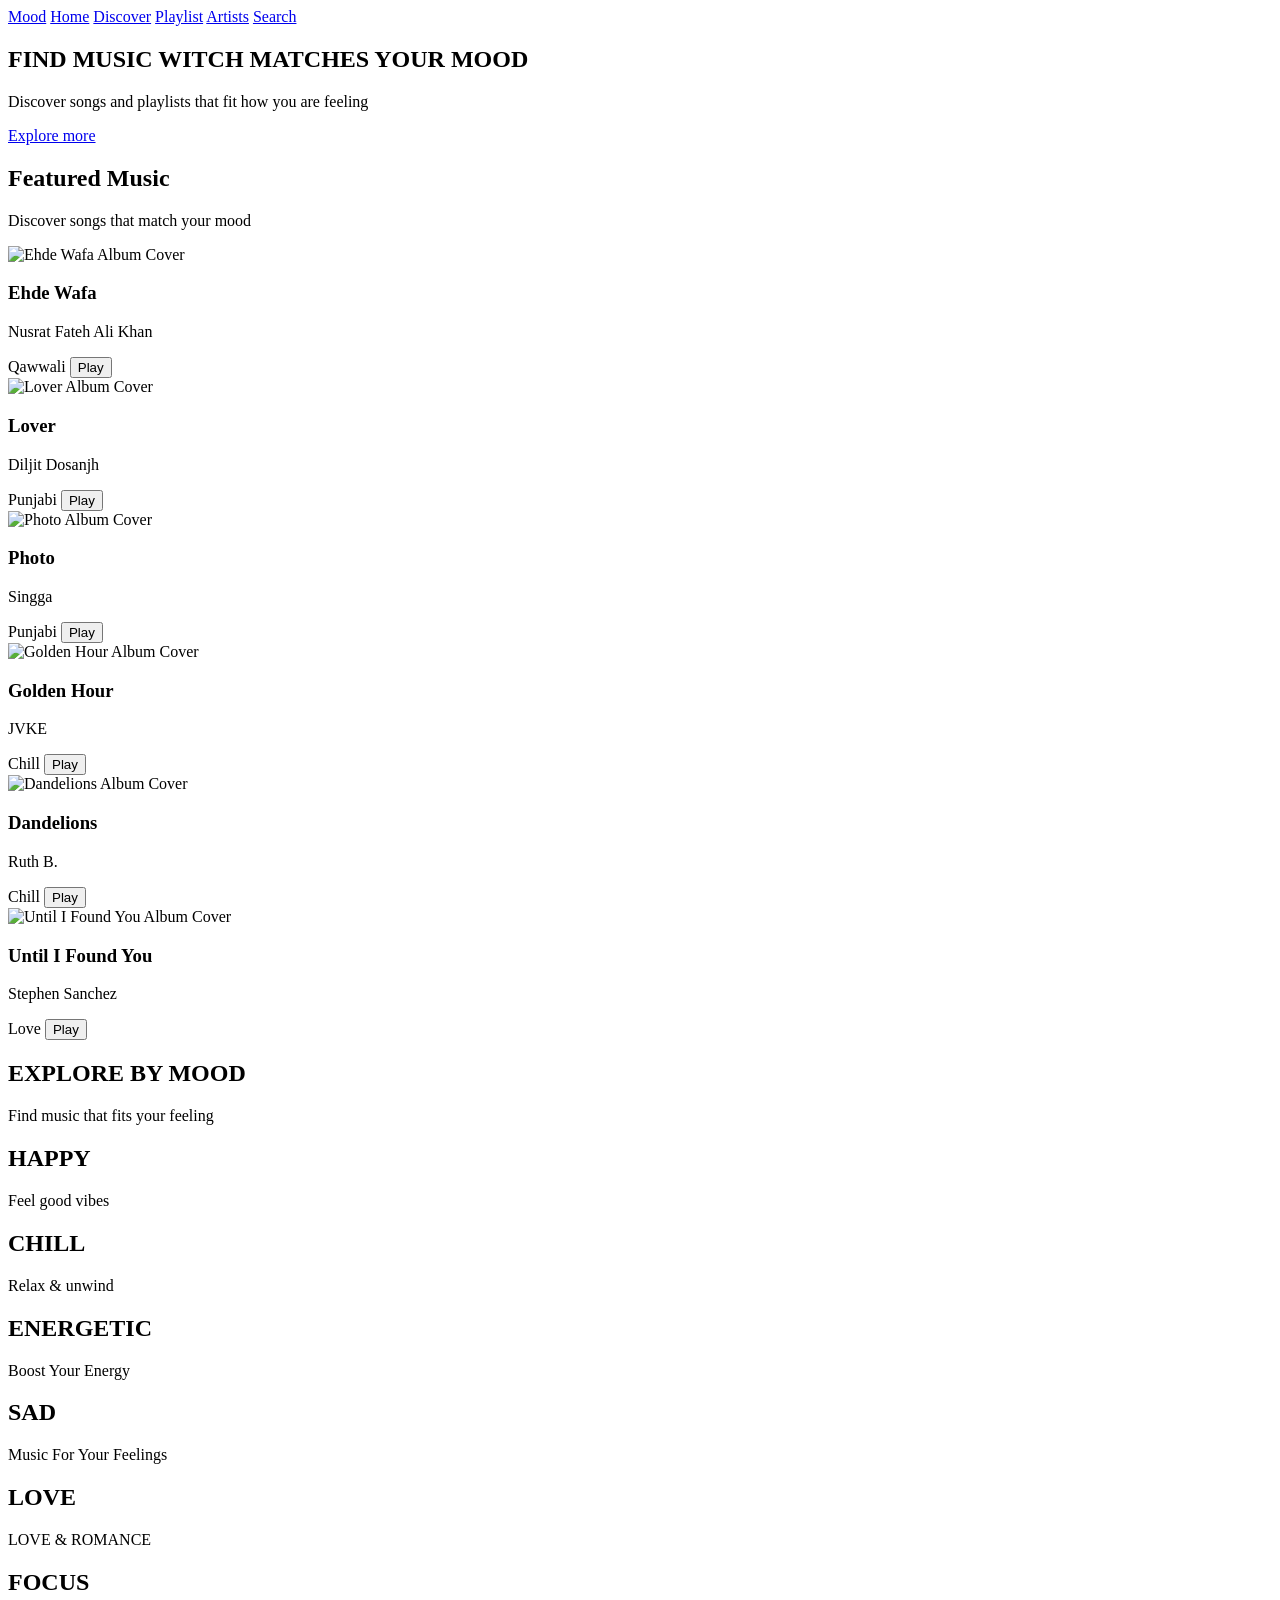
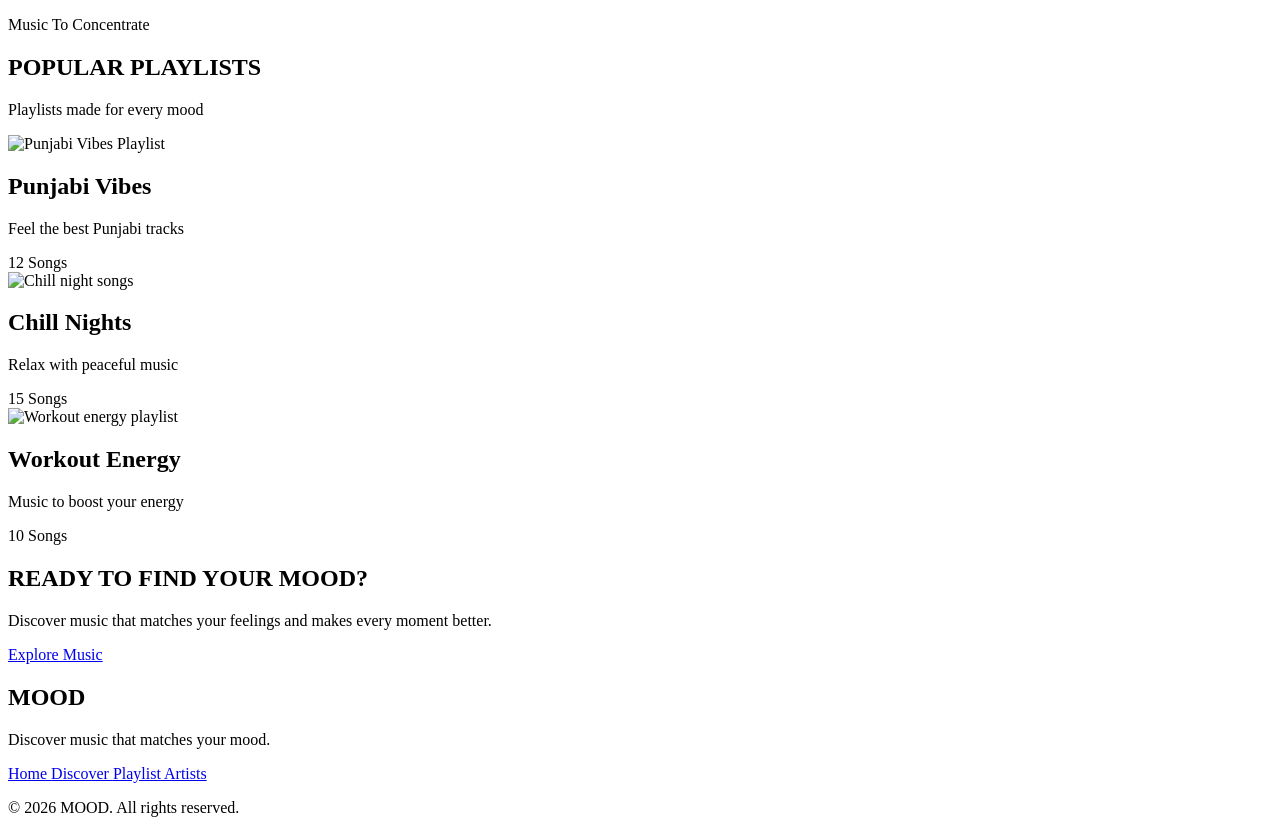
==== index.html @ d37b38c3 "Add files via upload" ====
<!DOCTYPE html>
<html lang="en">
<head>
    <meta charset="UTF-8">
    <meta name="viewport" content="width=device-width, initial-scale=1.0">

    <title>MOOD | Music Discovery</title>

    <link rel="stylesheet" href="src/output.css">
</head>
<body>
<nav class="bg-gray-950 text-white px-6 py-4 border-b border-purple-900">
    <div class="flex items-center justify-between"></div>
    <!-- logo -->
    <div class="flex gap-6">
    <a href="index.html" class="text-2xl font-bold tracking-wide text-purple-400">Mood</a>
    <a href="index.html" class="hover:text-purple-400 transition hover:scale-105 duration-200">Home</a>
    <a href="discover.html" class="hover:text-purple-400 transition hover:scale-105 duration-200">Discover</a>
    <a href="playlist.html" class="hover:text-purple-400 transition hover:scale-105 duration-200">Playlist</a>
    <a href="artists.html" class="hover:text-purple-400 transition hover:scale-105 duration-200">Artists</a>
    <a href="search.html" class="hover:text-purple-400 transition hover:scale-105 duration-200">Search</a>
    </div>
    </div>
    </nav>

<!-- Hero -->
 <section class="bg-gradient-to-br from-gray-950 via-purple-950 to-gray-900 text-white py-24">
    <div class="max-w-7xl max-auto text-center">
    <h1 class="text-5xl font-bold mb-6 md:text-6xl tracking-tight">FIND MUSIC WITCH MATCHES YOUR MOOD</h1>
    <p class="text-gray-300 text-lg md:text-xl max-w-2xl mx-auto mb-8">Discover songs and playlists that fit how you are feeling</p>
    <a href="discover.html" class="inline-block bg-purple-600 px-8 py-3 rounded-full hover:bg-purple-700 transition">Explore more</a>
    </div>
 </section>

 <section class="bg-gray-950 text-white px-6 py-16">

    <!-- Section Heading -->
<div class="text-center mb-10">
    <h2 class="text-4xl font-bold mb-3">Featured Music</h2>

    <p class="text-gray-400">
        Discover songs that match your mood
    </p>
</div>


    <!-- Cards Container -->
    <div class="grid grid-cols-1 sm:grid-cols-2 lg:grid-cols-3 gap-6 max-w-6xl mx-auto">

        <!-- Card 1 -->
       <div class="bg-gray-900 rounded-2xl p-4 shadow-lg hover:-translate-y-2 transition duration-300">
            <img src="./images/nusrat.jpg" alt="Ehde Wafa Album Cover" class="w-full h-56 object-cover rounded-xl">

            <h3 class="text-xl font-bold text-white mt-4">
    Ehde Wafa
</h3>
            <p class="text-gray-400 mt-1">
    Nusrat Fateh Ali Khan
</p>
            <span class="inline-block bg-purple-600 text-white text-sm px-3 py-1 rounded-full mt-3">
    Qawwali
</span>

            <button class="w-full bg-purple-600 text-white py-2 rounded-lg mt-4 hover:bg-purple-700 transition">
    Play
</button>
        </div>


        <!-- Card 2 -->
<div class="bg-gray-900 rounded-2xl p-4 shadow-lg hover:-translate-y-2 transition duration-300">

    <img 
        src="./images/dljit.jpg" 
        alt="Lover Album Cover"
        class="w-full h-56 object-cover rounded-xl"
    >

    <h3 class="text-xl font-bold text-white mt-4">
        Lover
    </h3>

    <p class="text-gray-400 mt-1">
        Diljit Dosanjh
    </p>

    <span class="inline-block bg-purple-600 text-white text-sm px-3 py-1 rounded-full mt-3">
        Punjabi
    </span>

    <button class="w-full bg-purple-600 text-white py-2 rounded-lg mt-4 hover:bg-purple-700 transition">Play
    </button>

</div>

        <!-- Card 3 -->
        
<div class="bg-gray-900 rounded-2xl p-4 shadow-lg hover:-translate-y-2 transition duration-300">
            <img src="./images/singga.jpg" alt="Photo Album Cover" class="w-full h-56 object-cover rounded-xl">

            <h3 class="text-xl font-bold text-white mt-4">Photo</h3>
               <p class="text-gray-400 mt-1">Singga</p>
            <span class="inline-block bg-purple-600 text-white text-sm px-3 py-1 rounded-full mt-3">Punjabi</span>

            <button class="w-full bg-purple-600 text-white py-2 rounded-lg mt-4 hover:bg-purple-700 transition">Play</button>
        </div>


        <!-- Card 4 -->
        
<div class="bg-gray-900 rounded-2xl p-4 shadow-lg hover:-translate-y-2 transition duration-300">
            <img src="./images/song4.jpg" alt="Golden Hour Album Cover" class="w-full h-56 object-cover rounded-xl">

             <h3 class="text-xl font-bold text-white mt-4">Golden Hour</h3>
             <p class="text-gray-400">JVKE</p>
             <span class="inline-block bg-purple-600 text-white text-sm px-3 py-1 rounded-full mt-3">Chill</span>

                       <button class="w-full bg-purple-600 text-white py-2 rounded-lg mt-4 hover:bg-purple-700 transition">Play</button>
        </div>


        <!-- Card 5 -->
        
<div class="bg-gray-900 rounded-2xl p-4 shadow-lg hover:-translate-y-2 transition duration-300">
            <img src="./images/ruth-b.jpg" alt="Dandelions Album Cover" class="w-full h-56 object-cover rounded-xl">

             <h3 class="text-xl font-bold text-white mt-4">Dandelions</h3>
             <p class="text-gray-400">Ruth B.</p>
             <span class="inline-block bg-purple-600 text-white text-sm px-3 py-1 rounded-full mt-3">Chill</span>

            <button class="w-full bg-purple-600 text-white py-2 rounded-lg mt-4 hover:bg-purple-700 transition">Play</button>
        </div>


        <!-- Card 6 -->
       
<div class="bg-gray-900 rounded-2xl p-4 shadow-lg hover:-translate-y-2 transition duration-300">
            <img src="./images/stephen-sanchez.jpg" alt="Until I Found You Album Cover" class="w-full h-56 object-cover rounded-xl">

             <h3 class="text-xl font-bold text-white mt-4">Until I Found You</h3>
             <p class="text-gray-400"></p>Stephen Sanchez</p>
             <span class="inline-block bg-purple-600 text-white text-sm px-3 py-1 rounded-full mt-3">Love</span>

                       <button class="w-full bg-purple-600 text-white py-2 rounded-lg mt-4 hover:bg-purple-700 transition"> Play</button>
        </div>

    </div>

</section>


<section>
    <div class="text-center mb-10 ">
        <h1 class="text-4xl font-bold mb-3">EXPLORE BY MOOD</h1>
        <p class="text-gray-400">Find music that fits your feeling</p>
    </div>
    <div  class="grid grid-cols-1 m:grid-cols-2 lg:grid-cols-3 gap-6 max-w-6xl max-auto">
        <div class="bg-gray-950 rounded-2xl px-6  text-center shadow-lg hover:bg-purple-900 transition duration-300">
            <h2 class="text-2xl font-bold text-purple-400">HAPPY</h2>
            <p  class="text-gray-400 mt-2">Feel good vibes</p>
        </div>
        <div class="bg-gray-950 rounded-2xl text-center shadow-lg hover:bg-purple-900 transition duration-300">
            <h2 class="text-2xl text-purple-400 font-bold">CHILL</h2>
            <p class="text-gray-400 mt-2">Relax & unwind</p>
        </div>
        <div class="bg-gray-950 rounded-2xl px-6  text-center shadow-lg hover:bg-purple-900 transition duration-300">
            <h2 class="text-2xl text-purple-400 font-bold">ENERGETIC</h2>
            <P class="text-gray-400 mt-2">Boost Your Energy</P>
        </div>
        <div class="bg-gray-950 rounded-2xl px-6  text-center shadow-lg hover:bg-purple-900 transition duration-300">
            <h2 class="text-2xl text-purple-400 font-bold">SAD</h2>
            <p class="text-gray-400 mt-2">Music For Your Feelings</p>
        </div>
        <div class="bg-gray-950 rounded-2xl px-6  text-center shadow-lg hover:bg-purple-900 transition duration-300">
            <h2 class="text-2xl text-purple-400 font-bold">LOVE</h2>
            <p class="text-gray-400 mt-2">LOVE & ROMANCE</p>
        </div>
        <div class="bg-gray-950 rounded-2xl px-6  text-center shadow-lg hover:bg-purple-900 transition duration-300">
            <h2 class="text-2xl text-purple-400 font-bold">FOCUS</h2>
            <p class="text-gray-400 mt-2"> <p>Music To Concentrate</p></p>
        </div>
    </div>
</section>


    <!-- section -->
<section class="bg-gray-950 text-white px-6 py-16">
    <!-- section headings -->
<div class="text-center mb-10">

    <h1 class="text-4xl font-bold mb-3">
        POPULAR PLAYLISTS
    </h1>

    <p class="text-gray-400">
        Playlists made for every mood
    </p>

</div>
        <!-- Playlist Cards -->
         <div class="grid grid-cols-1 md:grid-cols-3 gap-6 max-w-6xl mx-auto">
            <!-- Card 1 -->
<div class="bg-gray-900 rounded-2xl p-4 shadow-lg hover:-translate-y-2 transition duration-300">

    <img 
        src="./images/punjabi-vibes.jpg" 
        alt="Punjabi Vibes Playlist"
        class="w-full h-52 object-cover rounded-xl"
    >

    <h2 class="text-2xl font-bold text-white mt-4">
        Punjabi Vibes
    </h2>

    <p class="text-gray-400 mt-2">
        Feel the best Punjabi tracks
    </p>

    <span class="inline-block text-purple-400 text-sm mt-3">
        12 Songs
    </span>

</div>
           
            <!-- card 2 -->
            
<div class="bg-gray-900 rounded-2xl p-4 shadow-lg hover:-translate-y-2 transition duration-300">

    <img 
        src="images/chill-night.jpg" 
        alt="Chill night songs"
        class="w-full h-52 object-cover rounded-xl"
    >

    <h2 class="text-2xl font-bold text-white mt-4">
        Chill Nights
    </h2>

    <p class="text-gray-400 mt-2">
        Relax with peaceful music
    </p>

    <span class="inline-block text-purple-400 text-sm mt-3">
        15 Songs
    </span>

</div>

<!-- card 3 -->

<div class="bg-gray-900 rounded-2xl p-4 shadow-lg hover:-translate-y-2 transition duration-300">

    <img 
        src="images/energy.jpg" 
        alt="Workout energy playlist"
        class="w-full h-52 object-cover rounded-xl"
    >

    <h2 class="text-2xl font-bold text-white mt-4">
        Workout Energy
    </h2>

    <p class="text-gray-400 mt-2">
        Music to boost your energy
    </p>

    <span class="inline-block text-purple-400 text-sm mt-3">
        10 Songs
    </span>

</div>

    </div>
</section>
<section class="bg-gradient-to-r from-purple-900 via-purple-800 to-gray-900 text-white px-6 py-20">

    <div class="max-w-3xl mx-auto text-center">

        <h1 class="text-4xl md:text-5xl font-bold mb-5">
            READY TO FIND YOUR MOOD?
        </h1>

        <p class="text-gray-300 text-lg mb-8">
            Discover music that matches your feelings and makes every moment better.
        </p>

        <a href="discover.html"
           class="inline-block bg-white text-purple-900 font-semibold px-8 py-3 rounded-full hover:bg-purple-100 transition duration-300">
            Explore Music
        </a>

    </div>

</section>

<footer class="bg-gray-950 text-white px-6 py-10 border-t border-purple-900">

    <div class="max-w-6xl mx-auto text-center">

        <!-- Logo -->
        <h2 class="text-2xl font-bold text-purple-400 mb-3">
            MOOD
        </h2>

        <p class="text-gray-400 mb-6">
            Discover music that matches your mood.
        </p>

        <!-- Quick Links -->
        <div class="flex justify-center gap-6 mb-6">

            <a href="index.html" class="text-gray-400 hover:text-purple-400 transition">
                Home
            </a>

            <a href="discover.html" class="text-gray-400 hover:text-purple-400 transition">
                Discover
            </a>

            <a href="playlist.html" class="text-gray-400 hover:text-purple-400 transition">
                Playlist
            </a>

            <a href="artists.html" class="text-gray-400 hover:text-purple-400 transition">
                Artists
            </a>

        </div>

        <!-- Copyright -->
        <p class="text-gray-500 text-sm">
            © 2026 MOOD. All rights reserved.
        </p>

    </div>

</footer>



</body>
</html>
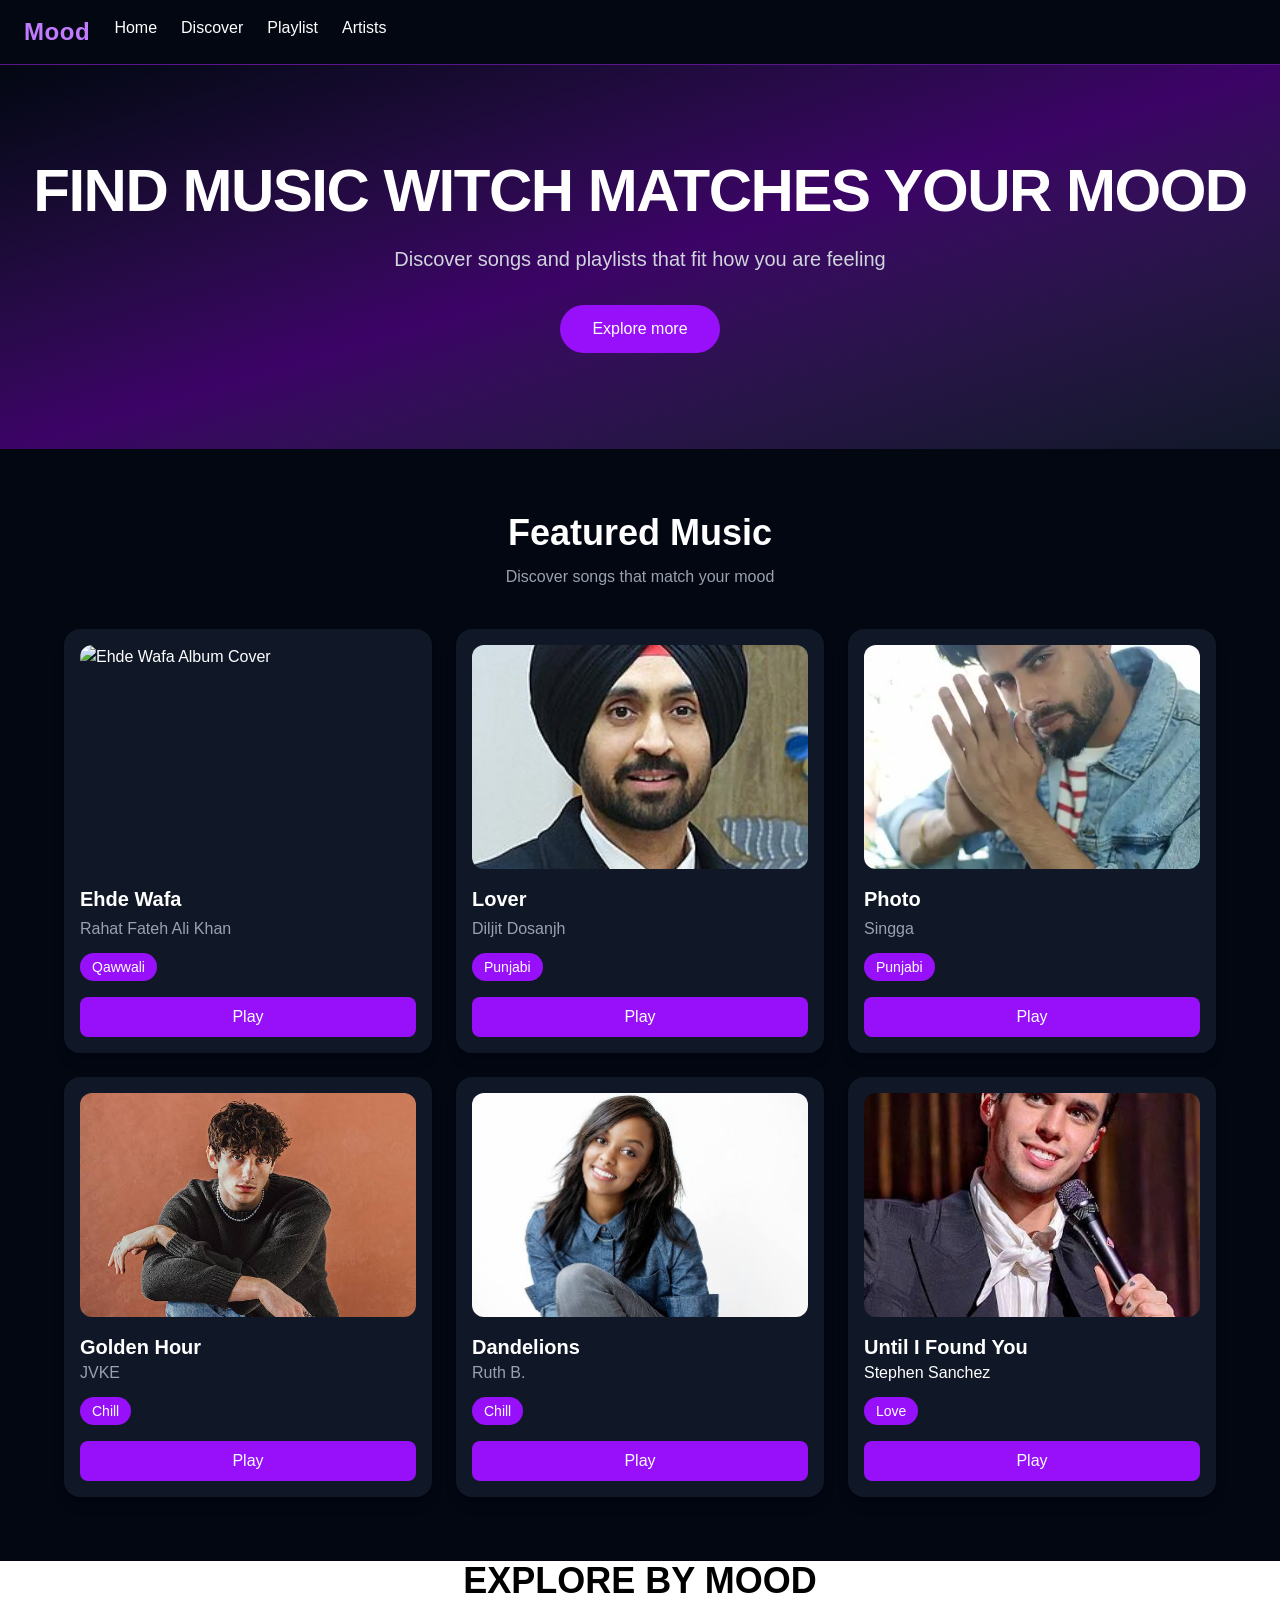
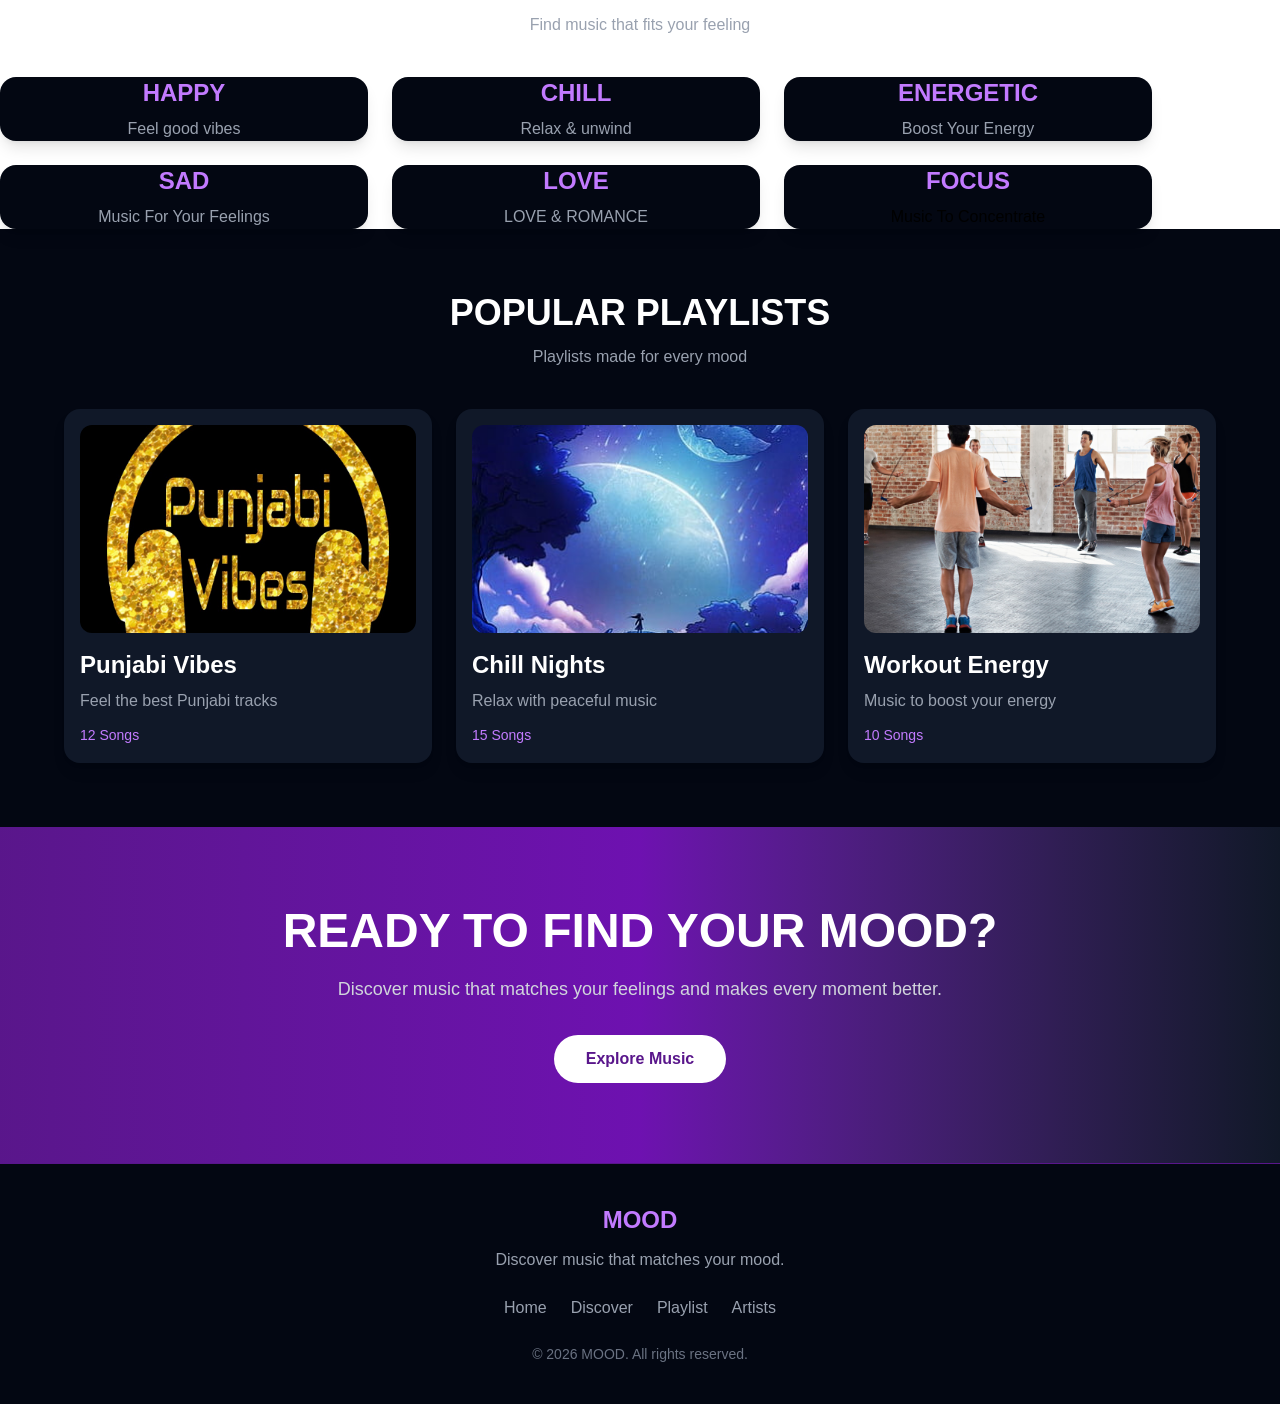
==== commit 867df7ec: "Add files via upload" ====
--- a/index.html
+++ b/index.html
@@ -18,7 +18,6 @@
     <a href="discover.html" class="hover:text-purple-400 transition hover:scale-105 duration-200">Discover</a>
     <a href="playlist.html" class="hover:text-purple-400 transition hover:scale-105 duration-200">Playlist</a>
     <a href="artists.html" class="hover:text-purple-400 transition hover:scale-105 duration-200">Artists</a>
-    <a href="search.html" class="hover:text-purple-400 transition hover:scale-105 duration-200">Search</a>
     </div>
     </div>
     </nav>
@@ -49,13 +48,13 @@
 
         <!-- Card 1 -->
        <div class="bg-gray-900 rounded-2xl p-4 shadow-lg hover:-translate-y-2 transition duration-300">
-            <img src="./images/nusrat.jpg" alt="Ehde Wafa Album Cover" class="w-full h-56 object-cover rounded-xl">
+            <img src="images/rahat.jpg" alt="Ehde Wafa Album Cover" class="w-full h-56 object-cover rounded-xl">
 
             <h3 class="text-xl font-bold text-white mt-4">
     Ehde Wafa
 </h3>
             <p class="text-gray-400 mt-1">
-    Nusrat Fateh Ali Khan
+    Rahat Fateh Ali Khan
 </p>
             <span class="inline-block bg-purple-600 text-white text-sm px-3 py-1 rounded-full mt-3">
     Qawwali
--- a/src/output.css
+++ b/src/output.css
@@ -0,0 +1,824 @@
+/*! tailwindcss v4.3.3 | MIT License | https://tailwindcss.com */
+@layer properties;
+@layer theme, base, components, utilities;
+@layer theme {
+  :root, :host {
+    --font-sans: -apple-system, BlinkMacSystemFont, "Segoe UI", Roboto, "Helvetica Neue",
+      "Noto Sans", Arial, sans-serif, "Apple Color Emoji", "Segoe UI Emoji",
+      "Segoe UI Symbol", "Noto Color Emoji";
+    --font-mono: ui-monospace, SFMono-Regular, Menlo, Monaco, Consolas, "Liberation Mono",
+      "Courier New", monospace;
+    --color-purple-100: oklch(94.6% 0.033 307.174);
+    --color-purple-400: oklch(71.4% 0.203 305.504);
+    --color-purple-600: oklch(55.8% 0.288 302.321);
+    --color-purple-700: oklch(49.6% 0.265 301.924);
+    --color-purple-800: oklch(43.8% 0.218 303.724);
+    --color-purple-900: oklch(38.1% 0.176 304.987);
+    --color-purple-950: oklch(29.1% 0.149 302.717);
+    --color-gray-300: oklch(87.2% 0.01 258.338);
+    --color-gray-400: oklch(70.7% 0.022 261.325);
+    --color-gray-500: oklch(55.1% 0.027 264.364);
+    --color-gray-800: oklch(27.8% 0.033 256.848);
+    --color-gray-900: oklch(21% 0.034 264.665);
+    --color-gray-950: oklch(13% 0.028 261.692);
+    --color-white: #fff;
+    --spacing: 0.25rem;
+    --container-2xl: 42rem;
+    --container-3xl: 48rem;
+    --container-4xl: 56rem;
+    --container-6xl: 72rem;
+    --container-7xl: 80rem;
+    --text-sm: 0.875rem;
+    --text-sm--line-height: calc(1.25 / 0.875);
+    --text-lg: 1.125rem;
+    --text-lg--line-height: calc(1.75 / 1.125);
+    --text-xl: 1.25rem;
+    --text-xl--line-height: calc(1.75 / 1.25);
+    --text-2xl: 1.5rem;
+    --text-2xl--line-height: calc(2 / 1.5);
+    --text-3xl: 1.875rem;
+    --text-3xl--line-height: calc(2.25 / 1.875);
+    --text-4xl: 2.25rem;
+    --text-4xl--line-height: calc(2.5 / 2.25);
+    --text-5xl: 3rem;
+    --text-5xl--line-height: 1;
+    --text-6xl: 3.75rem;
+    --text-6xl--line-height: 1;
+    --font-weight-semibold: 600;
+    --font-weight-bold: 700;
+    --tracking-tight: -0.025em;
+    --tracking-wide: 0.025em;
+    --radius-lg: 0.5rem;
+    --radius-xl: 0.75rem;
+    --radius-2xl: 1rem;
+    --default-transition-duration: 150ms;
+    --default-transition-timing-function: cubic-bezier(0.4, 0, 0.2, 1);
+    --default-font-family: var(--font-sans);
+    --default-mono-font-family: var(--font-mono);
+  }
+}
+@layer base {
+  *, ::after, ::before, ::backdrop, ::file-selector-button {
+    box-sizing: border-box;
+    margin: 0;
+    padding: 0;
+    border: 0 solid;
+  }
+  html, :host {
+    line-height: 1.5;
+    -webkit-text-size-adjust: 100%;
+    tab-size: 4;
+    font-family: var(--default-font-family, -apple-system, BlinkMacSystemFont, "Segoe UI", Roboto, "Helvetica Neue", "Noto Sans", Arial, sans-serif, "Apple Color Emoji", "Segoe UI Emoji", "Segoe UI Symbol", "Noto Color Emoji");
+    font-feature-settings: var(--default-font-feature-settings, normal);
+    font-variation-settings: var(--default-font-variation-settings, normal);
+    -webkit-tap-highlight-color: transparent;
+  }
+  hr {
+    height: 0;
+    color: inherit;
+    border-top-width: 1px;
+  }
+  abbr:where([title]) {
+    -webkit-text-decoration: underline dotted;
+    text-decoration: underline dotted;
+  }
+  h1, h2, h3, h4, h5, h6 {
+    font-size: inherit;
+    font-weight: inherit;
+  }
+  a {
+    color: inherit;
+    -webkit-text-decoration: inherit;
+    text-decoration: inherit;
+  }
+  b, strong {
+    font-weight: bolder;
+  }
+  code, kbd, samp, pre {
+    font-family: var(--default-mono-font-family, ui-monospace, SFMono-Regular, Menlo, Monaco, Consolas, "Liberation Mono", "Courier New", monospace);
+    font-feature-settings: var(--default-mono-font-feature-settings, normal);
+    font-variation-settings: var(--default-mono-font-variation-settings, normal);
+    font-size: 1em;
+  }
+  small {
+    font-size: 80%;
+  }
+  sub, sup {
+    font-size: 75%;
+    line-height: 0;
+    position: relative;
+    vertical-align: baseline;
+  }
+  sub {
+    bottom: -0.25em;
+  }
+  sup {
+    top: -0.5em;
+  }
+  table {
+    text-indent: 0;
+    border-color: inherit;
+    border-collapse: collapse;
+  }
+  :-moz-focusring:where(:not(iframe)) {
+    outline: auto;
+  }
+  progress {
+    vertical-align: baseline;
+  }
+  summary {
+    display: list-item;
+  }
+  ol, ul, menu {
+    list-style: none;
+  }
+  img, svg, video, canvas, audio, iframe, embed, object {
+    display: block;
+    vertical-align: middle;
+  }
+  img, video {
+    max-width: 100%;
+    height: auto;
+  }
+  button, input, select, optgroup, textarea, ::file-selector-button {
+    font: inherit;
+    font-feature-settings: inherit;
+    font-variation-settings: inherit;
+    letter-spacing: inherit;
+    color: inherit;
+    border-radius: 0;
+    background-color: transparent;
+    opacity: 1;
+  }
+  :where(select:is([multiple], [size])) optgroup {
+    font-weight: bolder;
+  }
+  :where(select:is([multiple], [size])) optgroup option {
+    padding-inline-start: 20px;
+  }
+  ::file-selector-button {
+    margin-inline-end: 4px;
+  }
+  ::placeholder {
+    opacity: 1;
+  }
+  @supports (not (-webkit-appearance: -apple-pay-button))  or (contain-intrinsic-size: 1px) {
+    ::placeholder {
+      color: currentcolor;
+      @supports (color: color-mix(in lab, red, red)) {
+        color: color-mix(in oklab, currentcolor 50%, transparent);
+      }
+    }
+  }
+  textarea {
+    resize: vertical;
+  }
+  ::-webkit-search-decoration {
+    -webkit-appearance: none;
+  }
+  ::-webkit-date-and-time-value {
+    min-height: 1lh;
+    text-align: inherit;
+  }
+  ::-webkit-datetime-edit {
+    display: inline-flex;
+  }
+  ::-webkit-datetime-edit-fields-wrapper {
+    padding: 0;
+  }
+  ::-webkit-datetime-edit, ::-webkit-datetime-edit-year-field, ::-webkit-datetime-edit-month-field, ::-webkit-datetime-edit-day-field, ::-webkit-datetime-edit-hour-field, ::-webkit-datetime-edit-minute-field, ::-webkit-datetime-edit-second-field, ::-webkit-datetime-edit-millisecond-field, ::-webkit-datetime-edit-meridiem-field {
+    padding-block: 0;
+  }
+  ::-webkit-calendar-picker-indicator {
+    line-height: 1;
+  }
+  :-moz-ui-invalid {
+    box-shadow: none;
+  }
+  button, input:where([type="button"], [type="reset"], [type="submit"]), ::file-selector-button {
+    appearance: button;
+  }
+  ::-webkit-inner-spin-button, ::-webkit-outer-spin-button {
+    height: auto;
+  }
+  [hidden]:where(:not([hidden="until-found"])) {
+    display: none !important;
+  }
+}
+@layer utilities {
+  .mx-auto {
+    margin-inline: auto;
+  }
+  .mt-1 {
+    margin-top: var(--spacing);
+  }
+  .mt-2 {
+    margin-top: calc(var(--spacing) * 2);
+  }
+  .mt-3 {
+    margin-top: calc(var(--spacing) * 3);
+  }
+  .mt-4 {
+    margin-top: calc(var(--spacing) * 4);
+  }
+  .mt-6 {
+    margin-top: calc(var(--spacing) * 6);
+  }
+  .mt-20 {
+    margin-top: calc(var(--spacing) * 20);
+  }
+  .mb-3 {
+    margin-bottom: calc(var(--spacing) * 3);
+  }
+  .mb-4 {
+    margin-bottom: calc(var(--spacing) * 4);
+  }
+  .mb-5 {
+    margin-bottom: calc(var(--spacing) * 5);
+  }
+  .mb-6 {
+    margin-bottom: calc(var(--spacing) * 6);
+  }
+  .mb-8 {
+    margin-bottom: calc(var(--spacing) * 8);
+  }
+  .mb-10 {
+    margin-bottom: calc(var(--spacing) * 10);
+  }
+  .block {
+    display: block;
+  }
+  .flex {
+    display: flex;
+  }
+  .grid {
+    display: grid;
+  }
+  .inline-block {
+    display: inline-block;
+  }
+  .table {
+    display: table;
+  }
+  .h-12 {
+    height: calc(var(--spacing) * 12);
+  }
+  .h-52 {
+    height: calc(var(--spacing) * 52);
+  }
+  .h-56 {
+    height: calc(var(--spacing) * 56);
+  }
+  .h-64 {
+    height: calc(var(--spacing) * 64);
+  }
+  .w-12 {
+    width: calc(var(--spacing) * 12);
+  }
+  .w-64 {
+    width: calc(var(--spacing) * 64);
+  }
+  .w-full {
+    width: 100%;
+  }
+  .max-w-2xl {
+    max-width: var(--container-2xl);
+  }
+  .max-w-3xl {
+    max-width: var(--container-3xl);
+  }
+  .max-w-4xl {
+    max-width: var(--container-4xl);
+  }
+  .max-w-6xl {
+    max-width: var(--container-6xl);
+  }
+  .max-w-7xl {
+    max-width: var(--container-7xl);
+  }
+  .flex-1 {
+    flex: 1;
+  }
+  .border-collapse {
+    border-collapse: collapse;
+  }
+  .resize {
+    resize: both;
+  }
+  .grid-cols-1 {
+    grid-template-columns: repeat(1, minmax(0, 1fr));
+  }
+  .items-center {
+    align-items: center;
+  }
+  .justify-between {
+    justify-content: space-between;
+  }
+  .justify-center {
+    justify-content: center;
+  }
+  .gap-3 {
+    gap: calc(var(--spacing) * 3);
+  }
+  .gap-4 {
+    gap: calc(var(--spacing) * 4);
+  }
+  .gap-6 {
+    gap: calc(var(--spacing) * 6);
+  }
+  .rounded-2xl {
+    border-radius: var(--radius-2xl);
+  }
+  .rounded-full {
+    border-radius: calc(infinity * 1px);
+  }
+  .rounded-lg {
+    border-radius: var(--radius-lg);
+  }
+  .rounded-xl {
+    border-radius: var(--radius-xl);
+  }
+  .rounded-l-full {
+    border-top-left-radius: calc(infinity * 1px);
+    border-bottom-left-radius: calc(infinity * 1px);
+  }
+  .rounded-r-full {
+    border-top-right-radius: calc(infinity * 1px);
+    border-bottom-right-radius: calc(infinity * 1px);
+  }
+  .border {
+    border-style: var(--tw-border-style);
+    border-width: 1px;
+  }
+  .border-t {
+    border-top-style: var(--tw-border-style);
+    border-top-width: 1px;
+  }
+  .border-b {
+    border-bottom-style: var(--tw-border-style);
+    border-bottom-width: 1px;
+  }
+  .border-purple-800 {
+    border-color: var(--color-purple-800);
+  }
+  .border-purple-900 {
+    border-color: var(--color-purple-900);
+  }
+  .bg-gray-900 {
+    background-color: var(--color-gray-900);
+  }
+  .bg-gray-950 {
+    background-color: var(--color-gray-950);
+  }
+  .bg-purple-600 {
+    background-color: var(--color-purple-600);
+  }
+  .bg-white {
+    background-color: var(--color-white);
+  }
+  .bg-gradient-to-br {
+    --tw-gradient-position: to bottom right in oklab;
+    background-image: linear-gradient(var(--tw-gradient-stops));
+  }
+  .bg-gradient-to-r {
+    --tw-gradient-position: to right in oklab;
+    background-image: linear-gradient(var(--tw-gradient-stops));
+  }
+  .from-gray-950 {
+    --tw-gradient-from: var(--color-gray-950);
+    --tw-gradient-stops: var(--tw-gradient-via-stops, var(--tw-gradient-position), var(--tw-gradient-from) var(--tw-gradient-from-position), var(--tw-gradient-to) var(--tw-gradient-to-position));
+  }
+  .from-purple-900 {
+    --tw-gradient-from: var(--color-purple-900);
+    --tw-gradient-stops: var(--tw-gradient-via-stops, var(--tw-gradient-position), var(--tw-gradient-from) var(--tw-gradient-from-position), var(--tw-gradient-to) var(--tw-gradient-to-position));
+  }
+  .via-purple-800 {
+    --tw-gradient-via: var(--color-purple-800);
+    --tw-gradient-via-stops: var(--tw-gradient-position), var(--tw-gradient-from) var(--tw-gradient-from-position), var(--tw-gradient-via) var(--tw-gradient-via-position), var(--tw-gradient-to) var(--tw-gradient-to-position);
+    --tw-gradient-stops: var(--tw-gradient-via-stops);
+  }
+  .via-purple-950 {
+    --tw-gradient-via: var(--color-purple-950);
+    --tw-gradient-via-stops: var(--tw-gradient-position), var(--tw-gradient-from) var(--tw-gradient-from-position), var(--tw-gradient-via) var(--tw-gradient-via-position), var(--tw-gradient-to) var(--tw-gradient-to-position);
+    --tw-gradient-stops: var(--tw-gradient-via-stops);
+  }
+  .to-gray-900 {
+    --tw-gradient-to: var(--color-gray-900);
+    --tw-gradient-stops: var(--tw-gradient-via-stops, var(--tw-gradient-position), var(--tw-gradient-from) var(--tw-gradient-from-position), var(--tw-gradient-to) var(--tw-gradient-to-position));
+  }
+  .object-cover {
+    object-fit: cover;
+  }
+  .p-4 {
+    padding: calc(var(--spacing) * 4);
+  }
+  .p-6 {
+    padding: calc(var(--spacing) * 6);
+  }
+  .p-9 {
+    padding: calc(var(--spacing) * 9);
+  }
+  .px-3 {
+    padding-inline: calc(var(--spacing) * 3);
+  }
+  .px-4 {
+    padding-inline: calc(var(--spacing) * 4);
+  }
+  .px-5 {
+    padding-inline: calc(var(--spacing) * 5);
+  }
+  .px-6 {
+    padding-inline: calc(var(--spacing) * 6);
+  }
+  .px-7 {
+    padding-inline: calc(var(--spacing) * 7);
+  }
+  .px-8 {
+    padding-inline: calc(var(--spacing) * 8);
+  }
+  .py-1 {
+    padding-block: var(--spacing);
+  }
+  .py-2 {
+    padding-block: calc(var(--spacing) * 2);
+  }
+  .py-3 {
+    padding-block: calc(var(--spacing) * 3);
+  }
+  .py-4 {
+    padding-block: calc(var(--spacing) * 4);
+  }
+  .py-6 {
+    padding-block: calc(var(--spacing) * 6);
+  }
+  .py-10 {
+    padding-block: calc(var(--spacing) * 10);
+  }
+  .py-12 {
+    padding-block: calc(var(--spacing) * 12);
+  }
+  .py-16 {
+    padding-block: calc(var(--spacing) * 16);
+  }
+  .py-20 {
+    padding-block: calc(var(--spacing) * 20);
+  }
+  .py-24 {
+    padding-block: calc(var(--spacing) * 24);
+  }
+  .pb-16 {
+    padding-bottom: calc(var(--spacing) * 16);
+  }
+  .text-center {
+    text-align: center;
+  }
+  .text-2xl {
+    font-size: var(--text-2xl);
+    line-height: var(--tw-leading, var(--text-2xl--line-height));
+  }
+  .text-3xl {
+    font-size: var(--text-3xl);
+    line-height: var(--tw-leading, var(--text-3xl--line-height));
+  }
+  .text-4xl {
+    font-size: var(--text-4xl);
+    line-height: var(--tw-leading, var(--text-4xl--line-height));
+  }
+  .text-5xl {
+    font-size: var(--text-5xl);
+    line-height: var(--tw-leading, var(--text-5xl--line-height));
+  }
+  .text-lg {
+    font-size: var(--text-lg);
+    line-height: var(--tw-leading, var(--text-lg--line-height));
+  }
+  .text-sm {
+    font-size: var(--text-sm);
+    line-height: var(--tw-leading, var(--text-sm--line-height));
+  }
+  .text-xl {
+    font-size: var(--text-xl);
+    line-height: var(--tw-leading, var(--text-xl--line-height));
+  }
+  .font-bold {
+    --tw-font-weight: var(--font-weight-bold);
+    font-weight: var(--font-weight-bold);
+  }
+  .font-semibold {
+    --tw-font-weight: var(--font-weight-semibold);
+    font-weight: var(--font-weight-semibold);
+  }
+  .tracking-tight {
+    --tw-tracking: var(--tracking-tight);
+    letter-spacing: var(--tracking-tight);
+  }
+  .tracking-wide {
+    --tw-tracking: var(--tracking-wide);
+    letter-spacing: var(--tracking-wide);
+  }
+  .text-gray-300 {
+    color: var(--color-gray-300);
+  }
+  .text-gray-400 {
+    color: var(--color-gray-400);
+  }
+  .text-gray-500 {
+    color: var(--color-gray-500);
+  }
+  .text-purple-400 {
+    color: var(--color-purple-400);
+  }
+  .text-purple-900 {
+    color: var(--color-purple-900);
+  }
+  .text-white {
+    color: var(--color-white);
+  }
+  .underline {
+    text-decoration-line: underline;
+  }
+  .shadow-lg {
+    --tw-shadow: 0 10px 15px -3px var(--tw-shadow-color, rgb(0 0 0 / 0.1)), 0 4px 6px -4px var(--tw-shadow-color, rgb(0 0 0 / 0.1));
+    box-shadow: var(--tw-inset-shadow), var(--tw-inset-ring-shadow), var(--tw-ring-offset-shadow), var(--tw-ring-shadow), var(--tw-shadow);
+  }
+  .outline {
+    outline-style: var(--tw-outline-style);
+    outline-width: 1px;
+  }
+  .transition {
+    transition-property: color, background-color, border-color, outline-color, text-decoration-color, fill, stroke, --tw-gradient-from, --tw-gradient-via, --tw-gradient-to, opacity, box-shadow, transform, translate, scale, rotate, filter, -webkit-backdrop-filter, backdrop-filter, display, content-visibility, overlay, pointer-events;
+    transition-timing-function: var(--tw-ease, var(--default-transition-timing-function));
+    transition-duration: var(--tw-duration, var(--default-transition-duration));
+  }
+  .duration-200 {
+    --tw-duration: 200ms;
+    transition-duration: 200ms;
+  }
+  .duration-300 {
+    --tw-duration: 300ms;
+    transition-duration: 300ms;
+  }
+  @media (hover: hover) {
+    .hover\:-translate-y-2:hover {
+      --tw-translate-y: calc(var(--spacing) * -2);
+      translate: var(--tw-translate-x) var(--tw-translate-y);
+    }
+    .hover\:scale-105:hover {
+      --tw-scale-x: 105%;
+      --tw-scale-y: 105%;
+      --tw-scale-z: 105%;
+      scale: var(--tw-scale-x) var(--tw-scale-y);
+    }
+    .hover\:bg-gray-800:hover {
+      background-color: var(--color-gray-800);
+    }
+    .hover\:bg-purple-100:hover {
+      background-color: var(--color-purple-100);
+    }
+    .hover\:bg-purple-700:hover {
+      background-color: var(--color-purple-700);
+    }
+    .hover\:bg-purple-900:hover {
+      background-color: var(--color-purple-900);
+    }
+    .hover\:text-purple-400:hover {
+      color: var(--color-purple-400);
+    }
+  }
+  .focus\:border-purple-400:focus {
+    border-color: var(--color-purple-400);
+  }
+  .focus\:outline-none:focus {
+    --tw-outline-style: none;
+    outline-style: none;
+  }
+  @media (width >= 40rem) {
+    .sm\:grid-cols-2 {
+      grid-template-columns: repeat(2, minmax(0, 1fr));
+    }
+  }
+  @media (width >= 48rem) {
+    .md\:grid-cols-3 {
+      grid-template-columns: repeat(3, minmax(0, 1fr));
+    }
+    .md\:text-5xl {
+      font-size: var(--text-5xl);
+      line-height: var(--tw-leading, var(--text-5xl--line-height));
+    }
+    .md\:text-6xl {
+      font-size: var(--text-6xl);
+      line-height: var(--tw-leading, var(--text-6xl--line-height));
+    }
+    .md\:text-xl {
+      font-size: var(--text-xl);
+      line-height: var(--tw-leading, var(--text-xl--line-height));
+    }
+  }
+  @media (width >= 64rem) {
+    .lg\:grid-cols-3 {
+      grid-template-columns: repeat(3, minmax(0, 1fr));
+    }
+    .lg\:grid-cols-4 {
+      grid-template-columns: repeat(4, minmax(0, 1fr));
+    }
+  }
+}
+@property --tw-border-style {
+  syntax: "*";
+  inherits: false;
+  initial-value: solid;
+}
+@property --tw-gradient-position {
+  syntax: "*";
+  inherits: false;
+}
+@property --tw-gradient-from {
+  syntax: "<color>";
+  inherits: false;
+  initial-value: #0000;
+}
+@property --tw-gradient-via {
+  syntax: "<color>";
+  inherits: false;
+  initial-value: #0000;
+}
+@property --tw-gradient-to {
+  syntax: "<color>";
+  inherits: false;
+  initial-value: #0000;
+}
+@property --tw-gradient-stops {
+  syntax: "*";
+  inherits: false;
+}
+@property --tw-gradient-via-stops {
+  syntax: "*";
+  inherits: false;
+}
+@property --tw-gradient-from-position {
+  syntax: "<length-percentage>";
+  inherits: false;
+  initial-value: 0%;
+}
+@property --tw-gradient-via-position {
+  syntax: "<length-percentage>";
+  inherits: false;
+  initial-value: 50%;
+}
+@property --tw-gradient-to-position {
+  syntax: "<length-percentage>";
+  inherits: false;
+  initial-value: 100%;
+}
+@property --tw-font-weight {
+  syntax: "*";
+  inherits: false;
+}
+@property --tw-tracking {
+  syntax: "*";
+  inherits: false;
+}
+@property --tw-shadow {
+  syntax: "*";
+  inherits: false;
+  initial-value: 0 0 #0000;
+}
+@property --tw-shadow-color {
+  syntax: "*";
+  inherits: false;
+}
+@property --tw-shadow-alpha {
+  syntax: "<percentage>";
+  inherits: false;
+  initial-value: 100%;
+}
+@property --tw-inset-shadow {
+  syntax: "*";
+  inherits: false;
+  initial-value: 0 0 #0000;
+}
+@property --tw-inset-shadow-color {
+  syntax: "*";
+  inherits: false;
+}
+@property --tw-inset-shadow-alpha {
+  syntax: "<percentage>";
+  inherits: false;
+  initial-value: 100%;
+}
+@property --tw-ring-color {
+  syntax: "*";
+  inherits: false;
+}
+@property --tw-ring-shadow {
+  syntax: "*";
+  inherits: false;
+  initial-value: 0 0 #0000;
+}
+@property --tw-inset-ring-color {
+  syntax: "*";
+  inherits: false;
+}
+@property --tw-inset-ring-shadow {
+  syntax: "*";
+  inherits: false;
+  initial-value: 0 0 #0000;
+}
+@property --tw-ring-inset {
+  syntax: "*";
+  inherits: false;
+}
+@property --tw-ring-offset-width {
+  syntax: "<length>";
+  inherits: false;
+  initial-value: 0px;
+}
+@property --tw-ring-offset-color {
+  syntax: "*";
+  inherits: false;
+  initial-value: #fff;
+}
+@property --tw-ring-offset-shadow {
+  syntax: "*";
+  inherits: false;
+  initial-value: 0 0 #0000;
+}
+@property --tw-outline-style {
+  syntax: "*";
+  inherits: false;
+  initial-value: solid;
+}
+@property --tw-duration {
+  syntax: "*";
+  inherits: false;
+}
+@property --tw-translate-x {
+  syntax: "*";
+  inherits: false;
+  initial-value: 0;
+}
+@property --tw-translate-y {
+  syntax: "*";
+  inherits: false;
+  initial-value: 0;
+}
+@property --tw-translate-z {
+  syntax: "*";
+  inherits: false;
+  initial-value: 0;
+}
+@property --tw-scale-x {
+  syntax: "*";
+  inherits: false;
+  initial-value: 1;
+}
+@property --tw-scale-y {
+  syntax: "*";
+  inherits: false;
+  initial-value: 1;
+}
+@property --tw-scale-z {
+  syntax: "*";
+  inherits: false;
+  initial-value: 1;
+}
+@layer properties {
+  @supports ((-webkit-hyphens: none) and (not (margin-trim: inline))) or ((-moz-orient: inline) and (not (color:rgb(from red r g b)))) {
+    *, ::before, ::after, ::backdrop {
+      --tw-border-style: solid;
+      --tw-gradient-position: initial;
+      --tw-gradient-from: #0000;
+      --tw-gradient-via: #0000;
+      --tw-gradient-to: #0000;
+      --tw-gradient-stops: initial;
+      --tw-gradient-via-stops: initial;
+      --tw-gradient-from-position: 0%;
+      --tw-gradient-via-position: 50%;
+      --tw-gradient-to-position: 100%;
+      --tw-font-weight: initial;
+      --tw-tracking: initial;
+      --tw-shadow: 0 0 #0000;
+      --tw-shadow-color: initial;
+      --tw-shadow-alpha: 100%;
+      --tw-inset-shadow: 0 0 #0000;
+      --tw-inset-shadow-color: initial;
+      --tw-inset-shadow-alpha: 100%;
+      --tw-ring-color: initial;
+      --tw-ring-shadow: 0 0 #0000;
+      --tw-inset-ring-color: initial;
+      --tw-inset-ring-shadow: 0 0 #0000;
+      --tw-ring-inset: initial;
+      --tw-ring-offset-width: 0px;
+      --tw-ring-offset-color: #fff;
+      --tw-ring-offset-shadow: 0 0 #0000;
+      --tw-outline-style: solid;
+      --tw-duration: initial;
+      --tw-translate-x: 0;
+      --tw-translate-y: 0;
+      --tw-translate-z: 0;
+      --tw-scale-x: 1;
+      --tw-scale-y: 1;
+      --tw-scale-z: 1;
+    }
+  }
+}
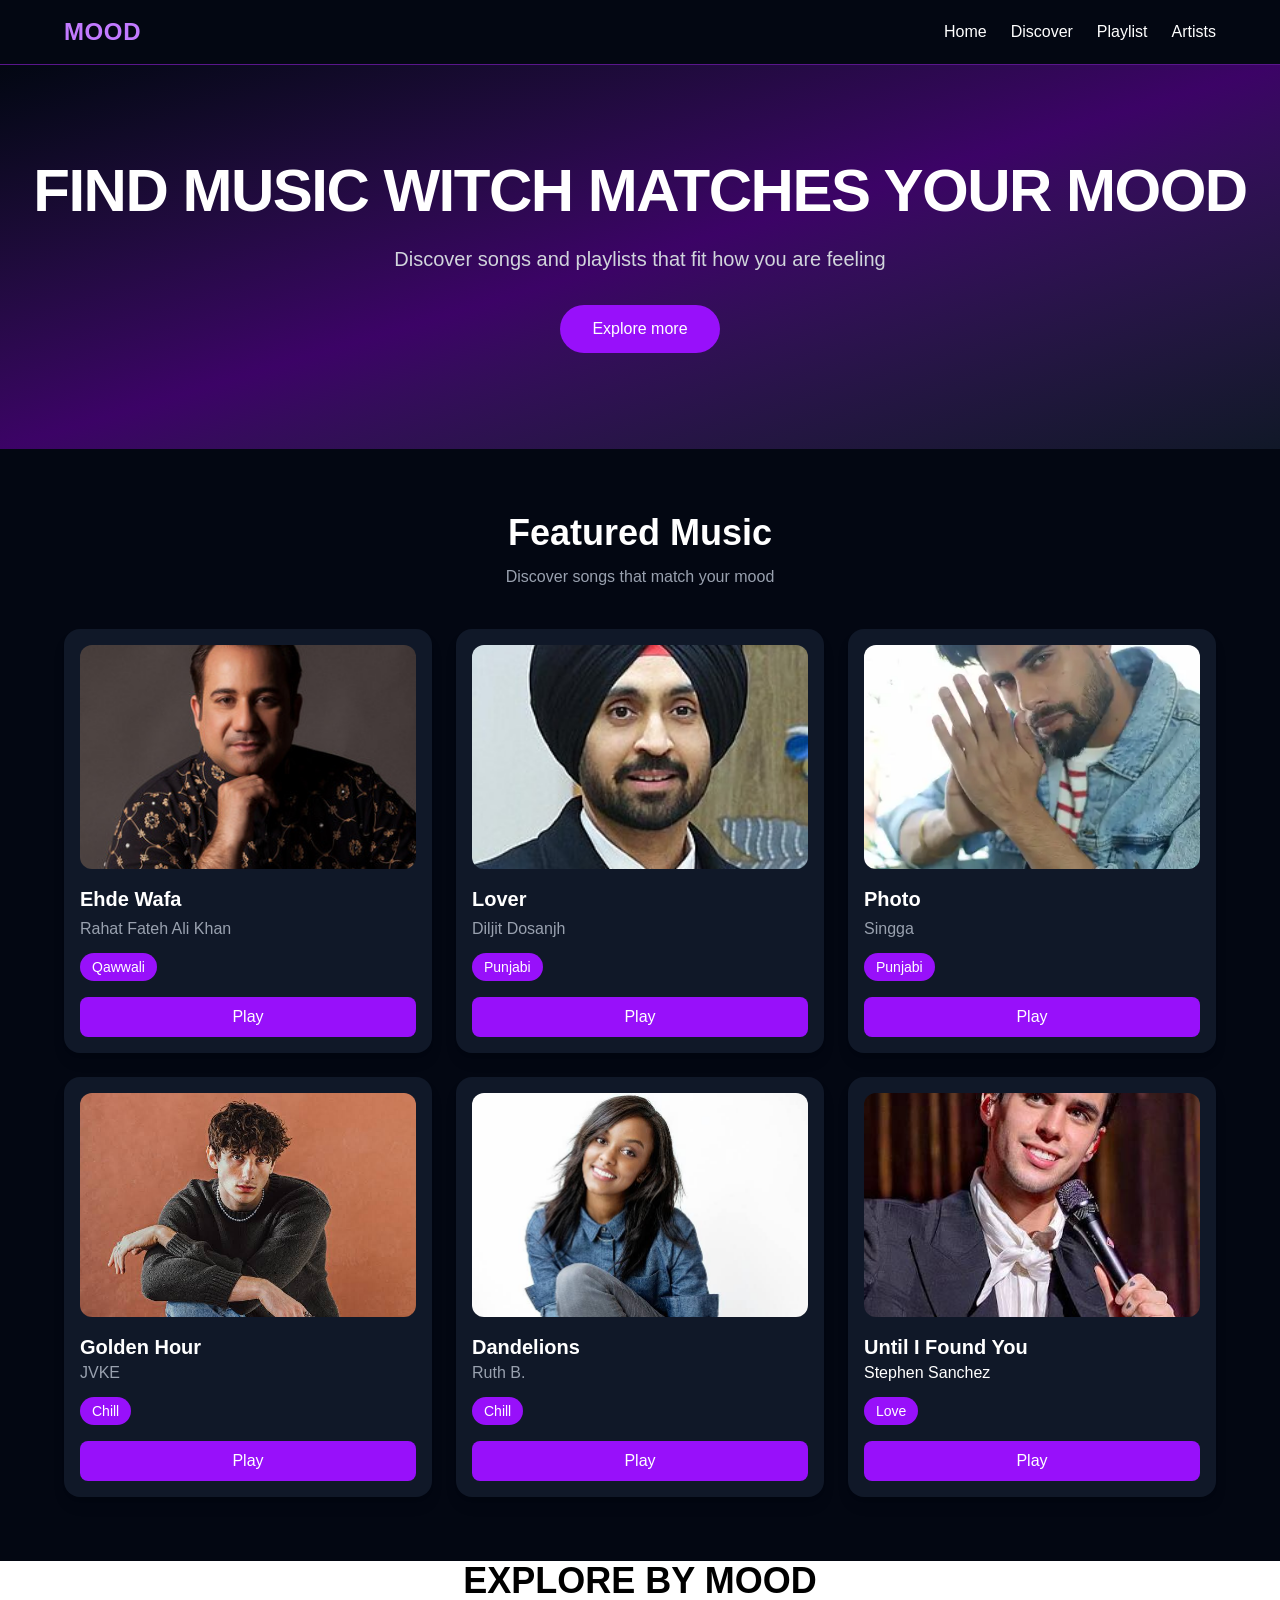
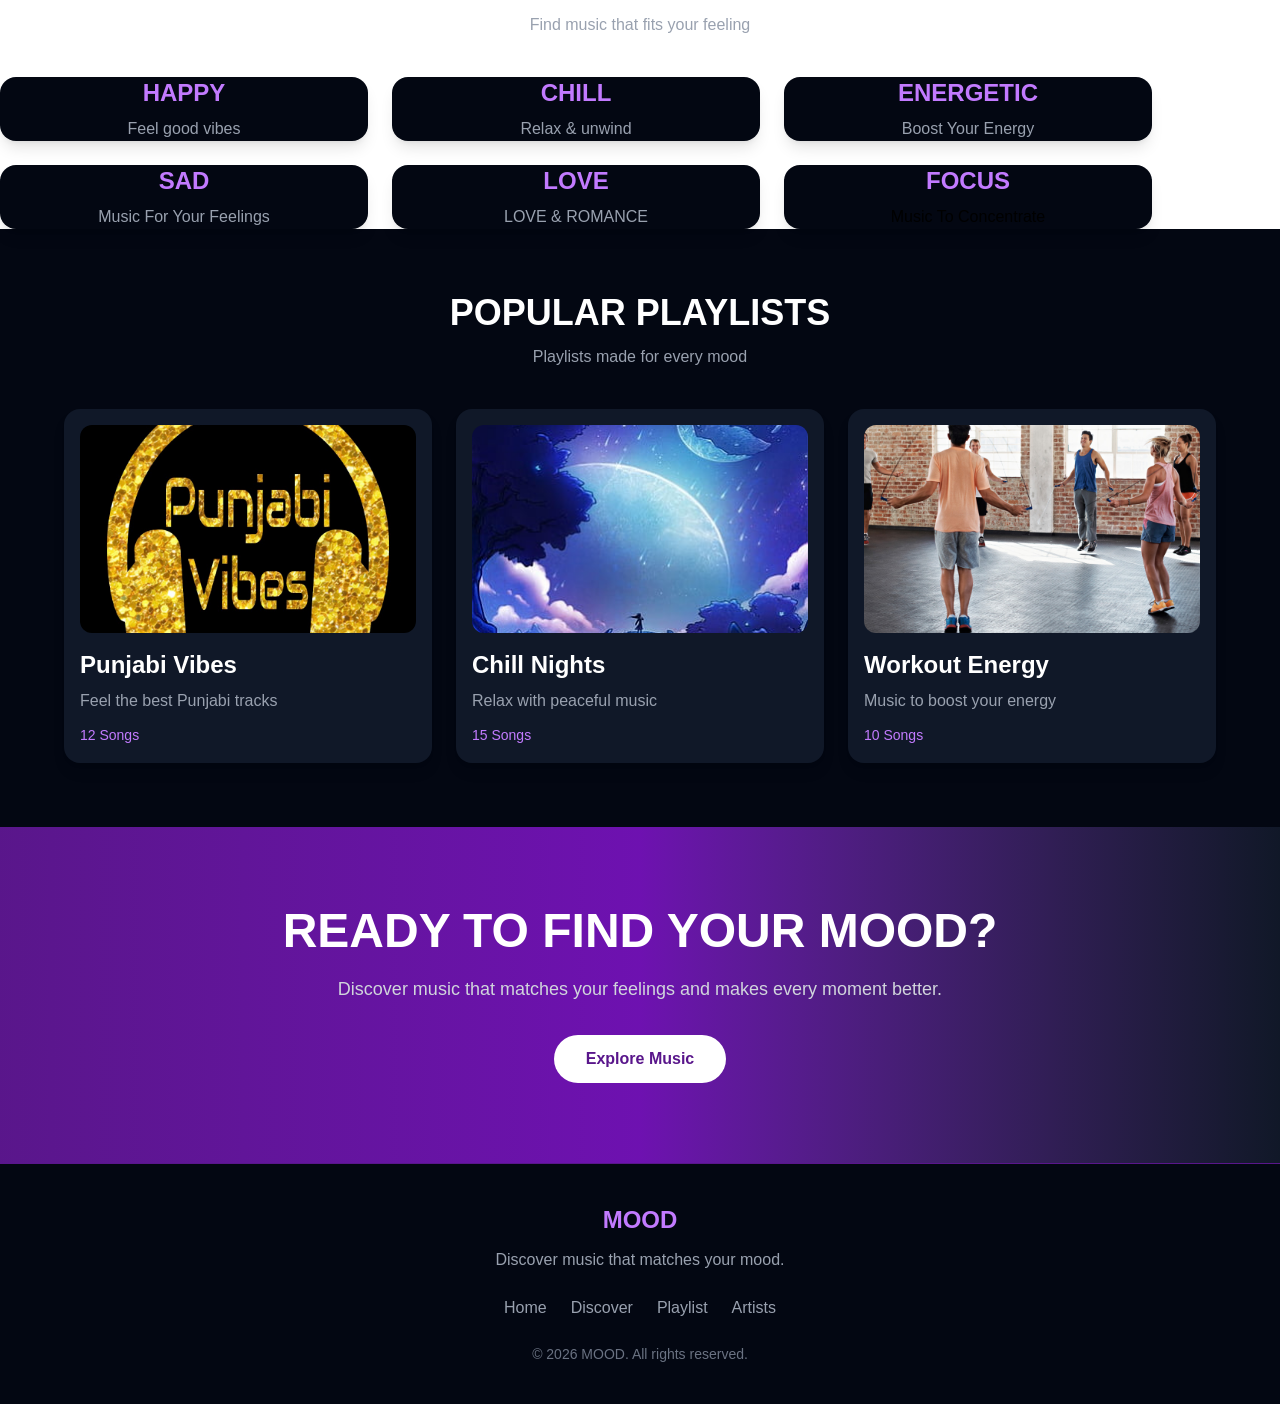
==== commit d457ccf1: "Add files via upload" ====
--- a/index.html
+++ b/index.html
@@ -9,17 +9,41 @@
     <link rel="stylesheet" href="src/output.css">
 </head>
 <body>
-<nav class="bg-gray-950 text-white px-6 py-4 border-b border-purple-900">
-    <div class="flex items-center justify-between"></div>
-    <!-- logo -->
-    <div class="flex gap-6">
-    <a href="index.html" class="text-2xl font-bold tracking-wide text-purple-400">Mood</a>
-    <a href="index.html" class="hover:text-purple-400 transition hover:scale-105 duration-200">Home</a>
-    <a href="discover.html" class="hover:text-purple-400 transition hover:scale-105 duration-200">Discover</a>
-    <a href="playlist.html" class="hover:text-purple-400 transition hover:scale-105 duration-200">Playlist</a>
-    <a href="artists.html" class="hover:text-purple-400 transition hover:scale-105 duration-200">Artists</a>
-    </div>
-    </div>
+    <nav class="bg-gray-950 text-white px-6 py-4 border-b border-purple-900">
+
+        <div class="max-w-6xl mx-auto flex items-center justify-between">
+
+            <!-- Logo -->
+            <a href="index.html"
+               class="text-2xl font-bold tracking-wide text-purple-400">
+                MOOD
+            </a>
+
+            <!-- Navigation -->
+            <div class="flex gap-6">
+
+                <a href="index.html"
+                   class="hover:text-purple-400 transition duration-200">
+                    Home
+                </a>
+
+                <a href="discover.html"
+                   class="hover:text-purple-400 transition duration-200">
+                    Discover
+                </a>
+
+                <a href="playlist.html"
+                   class="hover:text-purple-400 transition duration-200">
+                    Playlist
+                </a>
+
+                <a href="artists.html"
+                   class="hover:text-purple-400 transition duration-200">
+                    Artists
+                </a>
+
+            </div>
+        </div>
     </nav>
 
 <!-- Hero -->
@@ -60,9 +84,10 @@
     Qawwali
 </span>
 
-            <button class="w-full bg-purple-600 text-white py-2 rounded-lg mt-4 hover:bg-purple-700 transition">
-    Play
-</button>
+<a href="rahat.html"
+   class="block w-full bg-purple-600 text-white py-2 rounded-lg mt-4 hover:bg-purple-700 transition text-center">
+    Play
+</a>
         </div>
 
 
@@ -87,8 +112,10 @@
         Punjabi
     </span>
 
-    <button class="w-full bg-purple-600 text-white py-2 rounded-lg mt-4 hover:bg-purple-700 transition">Play
-    </button>
+<a href="diljit-dosanjh.html"
+   class="block w-full bg-purple-600 text-white py-2 rounded-lg mt-4 hover:bg-purple-700 transition text-center">
+    Play
+</a>
 
 </div>
 
@@ -101,7 +128,10 @@
                <p class="text-gray-400 mt-1">Singga</p>
             <span class="inline-block bg-purple-600 text-white text-sm px-3 py-1 rounded-full mt-3">Punjabi</span>
 
-            <button class="w-full bg-purple-600 text-white py-2 rounded-lg mt-4 hover:bg-purple-700 transition">Play</button>
+           <a href="singga.html"
+   class="block w-full bg-purple-600 text-white py-2 rounded-lg mt-4 hover:bg-purple-700 transition text-center">
+    Play
+</a>
         </div>
 
 
@@ -114,7 +144,10 @@
              <p class="text-gray-400">JVKE</p>
              <span class="inline-block bg-purple-600 text-white text-sm px-3 py-1 rounded-full mt-3">Chill</span>
 
-                       <button class="w-full bg-purple-600 text-white py-2 rounded-lg mt-4 hover:bg-purple-700 transition">Play</button>
+                       <a href="jvke.html"
+   class="block w-full bg-purple-600 text-white py-2 rounded-lg mt-4 hover:bg-purple-700 transition text-center">
+    Play
+</a>
         </div>
 
 
@@ -127,7 +160,10 @@
              <p class="text-gray-400">Ruth B.</p>
              <span class="inline-block bg-purple-600 text-white text-sm px-3 py-1 rounded-full mt-3">Chill</span>
 
-            <button class="w-full bg-purple-600 text-white py-2 rounded-lg mt-4 hover:bg-purple-700 transition">Play</button>
+            <a href="ruth-b.html"
+   class="block w-full bg-purple-600 text-white py-2 rounded-lg mt-4 hover:bg-purple-700 transition text-center">
+    Play
+</a>
         </div>
 
 
@@ -140,7 +176,10 @@
              <p class="text-gray-400"></p>Stephen Sanchez</p>
              <span class="inline-block bg-purple-600 text-white text-sm px-3 py-1 rounded-full mt-3">Love</span>
 
-                       <button class="w-full bg-purple-600 text-white py-2 rounded-lg mt-4 hover:bg-purple-700 transition"> Play</button>
+                       <a href="stephan.html"
+   class="block w-full bg-purple-600 text-white py-2 rounded-lg mt-4 hover:bg-purple-700 transition text-center">
+    Play
+</a>
         </div>
 
     </div>
